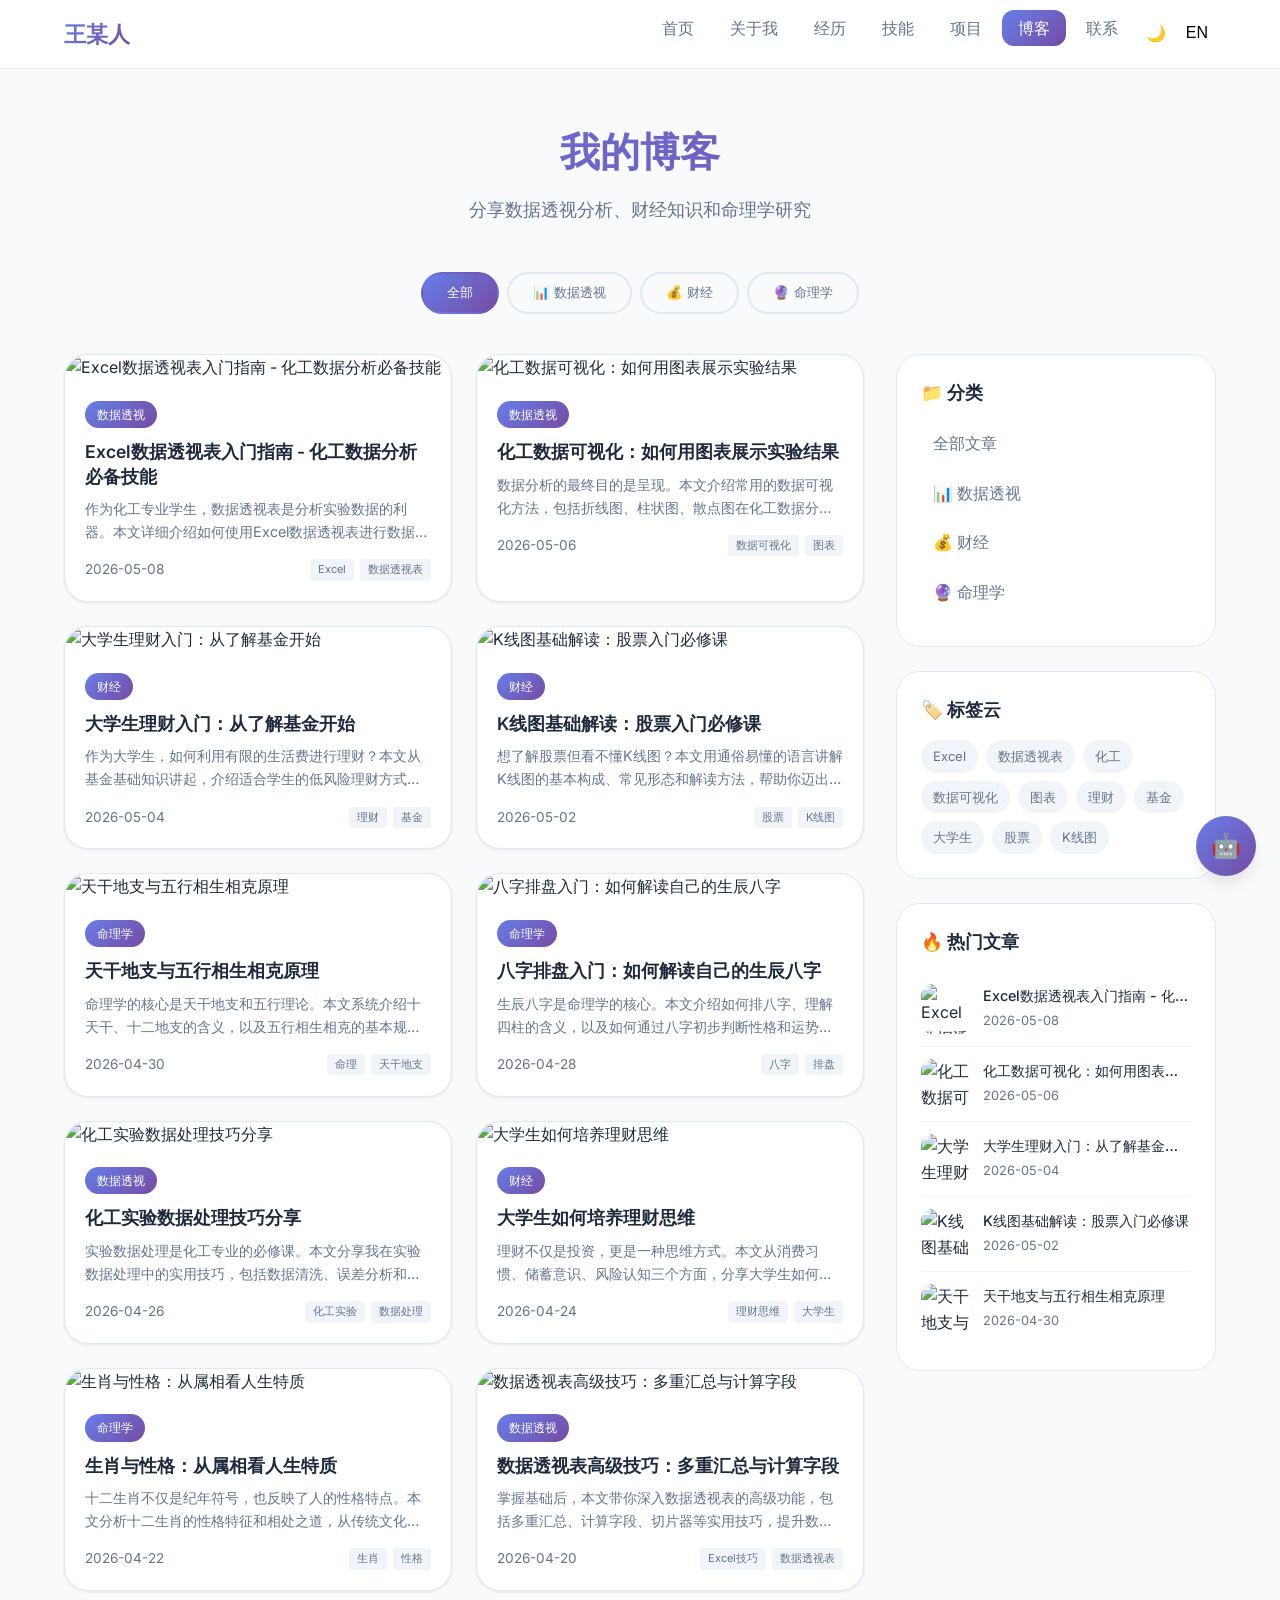
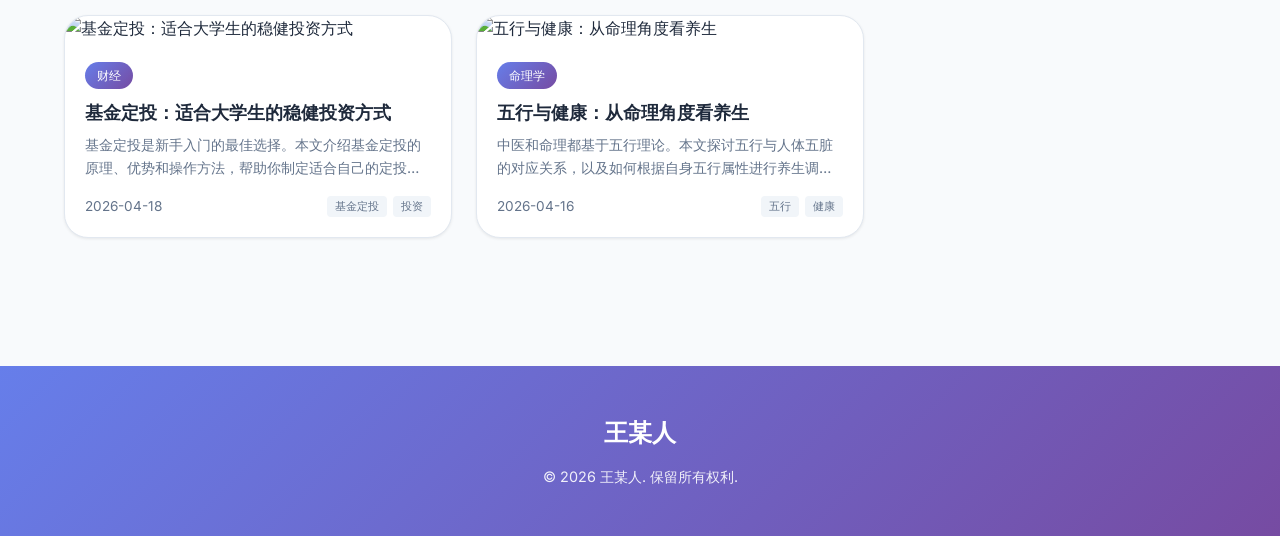
==== blog.html @ 9c2aabe1 "Add files via upload" ====
<!DOCTYPE html>
<html lang="zh-CN">
<head>
    <meta charset="UTF-8">
    <meta name="viewport" content="width=device-width, initial-scale=1.0">
    <title>化工学子的博客 - 数据透视 | 财经 | 命理学</title>
    <meta name="description" content="化工大一学生的个人博客，分享数据透视分析、财经知识和命理学研究。">
    <meta name="author" content="王某人">
    <meta name="theme-color" content="#667eea">
    <meta name="color-scheme" content="light dark">
    <link rel="preconnect" href="https://fonts.googleapis.com">
    <link rel="preconnect" href="https://fonts.gstatic.com" crossorigin>
    <link href="https://fonts.googleapis.com/css2?family=Inter:wght@400;500;600;700&display=swap" rel="stylesheet">
    <script async src="https://www.googletagmanager.com/gtag/js?id=G-XXXXXXXXXX"></script>
    <script>
        window.dataLayer = window.dataLayer || [];
        function gtag(){dataLayer.push(arguments);}
        gtag('js', new Date());
        gtag('config', 'G-XXXXXXXXXX');
    </script>
    <style>
        :root {
            --primary: #667eea;
            --primary-dark: #5a6fd8;
            --primary-light: #7c8ffe;
            --secondary: #764ba2;
            --bg: #f8fafc;
            --bg-card: #ffffff;
            --text: #1e293b;
            --text-secondary: #64748b;
            --border: #e2e8f0;
            --border-light: #f1f5f9;
            --shadow-sm: 0 1px 3px rgba(0,0,0,0.08);
            --shadow-md: 0 4px 6px -1px rgba(0,0,0,0.1);
            --shadow-lg: 0 10px 15px -3px rgba(0,0,0,0.1);
            --shadow-xl: 0 20px 25px -5px rgba(0,0,0,0.1);
            --radius-sm: 0.5rem;
            --radius-md: 0.75rem;
            --radius-lg: 1rem;
            --radius-xl: 1.5rem;
            --transition: all 0.3s cubic-bezier(0.4, 0, 0.2, 1);
        }

        html { scroll-behavior: smooth; }
        body {
            font-family: 'Inter', -apple-system, BlinkMacSystemFont, sans-serif;
            line-height: 1.6;
            color: var(--text);
            background-color: var(--bg);
            min-height: 100vh;
        }

        * { margin: 0; padding: 0; box-sizing: border-box; }

        .container {
            max-width: 1200px;
            margin: 0 auto;
            padding: 0 24px;
        }

        .navbar {
            position: fixed;
            top: 0;
            left: 0;
            right: 0;
            z-index: 1000;
            background: rgba(255, 255, 255, 0.85);
            backdrop-filter: blur(10px);
            border-bottom: 1px solid var(--border);
            transition: var(--transition);
        }

        .navbar.scrolled {
            box-shadow: var(--shadow-md);
            background: rgba(255, 255, 255, 0.95);
        }

        .navbar .container {
            display: flex;
            justify-content: space-between;
            align-items: center;
            padding: 16px 24px;
        }

        .logo {
            font-size: 1.4rem;
            font-weight: 700;
            background: linear-gradient(135deg, var(--primary), var(--secondary));
            -webkit-background-clip: text;
            -webkit-text-fill-color: transparent;
            background-clip: text;
            text-decoration: none;
        }

        .nav-links {
            display: flex;
            list-style: none;
            gap: 4px;
        }

        .nav-links a {
            padding: 8px 16px;
            text-decoration: none;
            color: var(--text-secondary);
            border-radius: var(--radius-md);
            transition: var(--transition);
            font-weight: 500;
        }

        .nav-links a:hover {
            color: var(--primary);
            background-color: rgba(102, 126, 234, 0.1);
        }

        .nav-links a.active {
            color: white;
            background: linear-gradient(135deg, var(--primary), var(--secondary));
        }

        .hamburger {
            display: none;
            background: none;
            border: none;
            font-size: 1.5rem;
            cursor: pointer;
        }

        .theme-toggle, .lang-toggle {
            background: none;
            border: none;
            padding: 8px;
            font-size: 1rem;
            cursor: pointer;
            border-radius: var(--radius-md);
            transition: var(--transition);
        }

        .theme-toggle:hover, .lang-toggle:hover {
            background-color: var(--border-light);
        }

        .blog-main {
            padding-top: 120px;
            padding-bottom: 80px;
        }

        .blog-header {
            text-align: center;
            margin-bottom: 48px;
        }

        .blog-header h1 {
            font-size: 2.5rem;
            background: linear-gradient(135deg, var(--primary), var(--secondary));
            -webkit-background-clip: text;
            -webkit-text-fill-color: transparent;
            background-clip: text;
            margin-bottom: 12px;
        }

        .blog-header p {
            color: var(--text-secondary);
            font-size: 1.1rem;
        }

        .category-filter {
            display: flex;
            justify-content: center;
            gap: 8px;
            margin-bottom: 40px;
            flex-wrap: wrap;
        }

        .category-btn {
            padding: 10px 24px;
            border: 2px solid var(--border);
            background: transparent;
            border-radius: 30px;
            cursor: pointer;
            font-weight: 500;
            color: var(--text-secondary);
            transition: var(--transition);
        }

        .category-btn:hover {
            border-color: var(--primary);
            color: var(--primary);
        }

        .category-btn.active {
            background: linear-gradient(135deg, var(--primary), var(--secondary));
            border-color: transparent;
            color: white;
        }

        .blog-grid {
            display: grid;
            grid-template-columns: 1fr 320px;
            gap: 32px;
        }

        .blog-content {
            display: grid;
            grid-template-columns: repeat(auto-fill, minmax(300px, 1fr));
            gap: 24px;
        }

        .blog-card {
            background: var(--bg-card);
            border-radius: var(--radius-xl);
            overflow: hidden;
            box-shadow: var(--shadow-sm);
            transition: var(--transition);
            border: 1px solid var(--border);
        }

        .blog-card:hover {
            transform: translateY(-8px) rotate(0.5deg);
            box-shadow: var(--shadow-lg);
        }

        .blog-card-image {
            width: 100%;
            height: 200px;
            object-fit: cover;
            transition: var(--transition);
        }

        .blog-card:hover .blog-card-image {
            transform: scale(1.05);
        }

        .blog-card-content {
            padding: 20px;
        }

        .blog-card-category {
            display: inline-block;
            padding: 4px 12px;
            background: linear-gradient(135deg, var(--primary), var(--secondary));
            color: white;
            border-radius: 20px;
            font-size: 12px;
            font-weight: 500;
            margin-bottom: 12px;
        }

        .blog-card-title {
            font-size: 1.1rem;
            font-weight: 600;
            color: var(--text);
            margin-bottom: 8px;
            line-height: 1.4;
        }

        .blog-card-excerpt {
            color: var(--text-secondary);
            font-size: 0.9rem;
            margin-bottom: 16px;
            display: -webkit-box;
            -webkit-line-clamp: 2;
            -webkit-box-orient: vertical;
            overflow: hidden;
        }

        .blog-card-footer {
            display: flex;
            justify-content: space-between;
            align-items: center;
            color: var(--text-secondary);
            font-size: 0.85rem;
        }

        .blog-card-tags {
            display: flex;
            gap: 6px;
            flex-wrap: wrap;
        }

        .blog-card-tag {
            padding: 2px 8px;
            background: var(--border-light);
            border-radius: 4px;
            font-size: 11px;
        }

        .sidebar {
            position: sticky;
            top: 120px;
            height: fit-content;
        }

        .sidebar-section {
            background: var(--bg-card);
            border-radius: var(--radius-xl);
            padding: 24px;
            margin-bottom: 24px;
            border: 1px solid var(--border);
        }

        .sidebar-section h3 {
            font-size: 1.1rem;
            margin-bottom: 16px;
            color: var(--text);
            display: flex;
            align-items: center;
            gap: 8px;
        }

        .sidebar-categories {
            list-style: none;
        }

        .sidebar-categories li {
            margin-bottom: 8px;
        }

        .sidebar-categories a {
            display: block;
            padding: 8px 12px;
            color: var(--text-secondary);
            text-decoration: none;
            border-radius: var(--radius-md);
            transition: var(--transition);
        }

        .sidebar-categories a:hover {
            color: var(--primary);
            background: rgba(102, 126, 234, 0.1);
        }

        .tag-cloud {
            display: flex;
            flex-wrap: wrap;
            gap: 8px;
        }

        .tag {
            padding: 6px 12px;
            background: var(--border-light);
            border-radius: 20px;
            font-size: 13px;
            color: var(--text-secondary);
            cursor: pointer;
            transition: var(--transition);
        }

        .tag:hover {
            background: linear-gradient(135deg, var(--primary), var(--secondary));
            color: white;
            transform: translateY(-2px);
        }

        .popular-posts {
            list-style: none;
        }

        .popular-item {
            display: flex;
            gap: 12px;
            padding: 12px 0;
            border-bottom: 1px solid var(--border-light);
            transition: var(--transition);
        }

        .popular-item:last-child {
            border-bottom: none;
        }

        .popular-item:hover {
            padding-left: 8px;
        }

        .popular-item img {
            width: 50px;
            height: 50px;
            object-fit: cover;
            border-radius: var(--radius-md);
            flex-shrink: 0;
        }

        .popular-item-content {
            flex: 1;
            min-width: 0;
        }

        .popular-item-title {
            font-size: 0.9rem;
            font-weight: 500;
            color: var(--text);
            margin-bottom: 4px;
            white-space: nowrap;
            overflow: hidden;
            text-overflow: ellipsis;
        }

        .popular-item-date {
            font-size: 0.8rem;
            color: var(--text-secondary);
        }

        .footer {
            background: linear-gradient(135deg, var(--primary), var(--secondary));
            color: white;
            text-align: center;
            padding: 48px 0;
            margin-top: 48px;
        }

        .footer-logo {
            font-size: 1.5rem;
            font-weight: 700;
            margin-bottom: 12px;
        }

        .footer p {
            opacity: 0.9;
            font-size: 0.9rem;
        }

        .ai-chat-container {
            position: fixed;
            bottom: 24px;
            right: 24px;
            z-index: 1000;
        }

        .chat-toggle {
            width: 60px;
            height: 60px;
            background: linear-gradient(135deg, var(--primary), var(--secondary));
            color: white;
            border: none;
            border-radius: 50%;
            font-size: 1.5rem;
            cursor: pointer;
            box-shadow: var(--shadow-lg);
            transition: var(--transition);
            display: flex;
            align-items: center;
            justify-content: center;
            animation: float 3s ease-in-out infinite;
        }

        @keyframes float {
            0%, 100% { transform: translateY(0); }
            50% { transform: translateY(-8px); }
        }

        .chat-toggle:hover {
            transform: scale(1.1);
            box-shadow: var(--shadow-xl);
        }

        .chat-window {
            position: absolute;
            bottom: 70px;
            right: 0;
            width: 350px;
            height: 450px;
            background: var(--bg-card);
            border-radius: var(--radius-xl);
            box-shadow: var(--shadow-xl);
            display: flex;
            flex-direction: column;
            overflow: hidden;
            transform: translateY(20px);
            opacity: 0;
            visibility: hidden;
            transition: var(--transition);
            border: 1px solid var(--border);
        }

        .chat-window.active {
            transform: translateY(0);
            opacity: 1;
            visibility: visible;
        }

        .chat-header {
            background: linear-gradient(135deg, var(--primary), var(--secondary));
            color: white;
            padding: 1rem;
            display: flex;
            justify-content: space-between;
            align-items: center;
        }

        .chat-header h3 { margin: 0; font-size: 1.1rem; }

        .close-button {
            background: none;
            border: none;
            color: white;
            font-size: 1.5rem;
            cursor: pointer;
            padding: 4px;
            border-radius: 50%;
            transition: var(--transition);
        }

        .close-button:hover { background: rgba(255,255,255,0.2); }

        .chat-messages {
            flex: 1;
            padding: 1rem;
            overflow-y: auto;
            background: var(--bg);
        }

        .message {
            margin-bottom: 1rem;
            max-width: 80%;
        }

        .user-message {
            margin-left: auto;
            background: linear-gradient(135deg, var(--primary), var(--secondary));
            color: white;
            padding: 0.75rem 1rem;
            border-radius: 18px 18px 0 18px;
        }

        .ai-message {
            background: var(--bg-card);
            color: var(--text);
            padding: 0.75rem 1rem;
            border-radius: 18px 18px 18px 0;
            border: 1px solid var(--border);
        }

        .chat-input {
            display: flex;
            gap: 8px;
            padding: 1rem;
            border-top: 1px solid var(--border);
        }

        .chat-input input {
            flex: 1;
            padding: 10px 16px;
            border: 1px solid var(--border);
            border-radius: 30px;
            outline: none;
            font-size: 0.95rem;
            transition: var(--transition);
        }

        .chat-input input:focus {
            border-color: var(--primary);
        }

        .chat-input button {
            background: linear-gradient(135deg, var(--primary), var(--secondary));
            color: white;
            border: none;
            border-radius: 50%;
            width: 45px;
            height: 45px;
            cursor: pointer;
            display: flex;
            align-items: center;
            justify-content: center;
            transition: var(--transition);
        }

        .chat-input button:hover {
            transform: scale(1.05);
            box-shadow: var(--shadow-md);
        }

        .typing {
            display: inline-block;
            animation: typing 1.5s infinite;
        }

        @keyframes typing {
            0%, 60%, 100% { opacity: 0.3; }
            30% { opacity: 1; }
        }

        .api-config {
            padding: 1rem;
            background: var(--bg);
            border-bottom: 1px solid var(--border);
        }

        .api-config input {
            width: 100%;
            padding: 8px 12px;
            margin-bottom: 8px;
            border: 1px solid var(--border);
            border-radius: var(--radius-md);
            font-size: 0.85rem;
            outline: none;
        }

        .api-config button {
            width: 100%;
            padding: 8px;
            background: var(--primary);
            color: white;
            border: none;
            border-radius: var(--radius-md);
            cursor: pointer;
            font-size: 0.9rem;
        }

        .api-config button:hover {
            background: var(--primary-dark);
        }

        @media (max-width: 900px) {
            .blog-grid {
                grid-template-columns: 1fr;
            }

            .sidebar {
                position: static;
            }
        }

        @media (max-width: 600px) {
            .nav-links {
                position: fixed;
                top: 60px;
                left: 0;
                right: 0;
                background: white;
                flex-direction: column;
                padding: 16px;
                box-shadow: var(--shadow-lg);
                display: none;
            }

            .nav-links.active {
                display: flex;
            }

            .hamburger {
                display: block;
            }

            .blog-header h1 {
                font-size: 1.8rem;
            }

            .blog-content {
                grid-template-columns: 1fr;
            }

            .chat-window {
                width: calc(100vw - 48px);
                height: 400px;
            }
        }

        .lazy-image {
            opacity: 0;
            filter: blur(5px);
            transition: opacity 0.5s ease, filter 0.5s ease;
        }

        .lazy-image.loaded {
            opacity: 1;
            filter: blur(0);
        }
    </style>
</head>
<body>
    <nav class="navbar" id="navbar">
        <div class="container">
            <a href="index.html" class="logo">王某人</a>
            <button class="hamburger" id="hamburger">☰</button>
            <ul class="nav-links" id="navLinks">
                <li><a href="index.html">首页</a></li>
                <li><a href="index.html#about">关于我</a></li>
                <li><a href="index.html#experience">经历</a></li>
                <li><a href="index.html#skills">技能</a></li>
                <li><a href="index.html#projects">项目</a></li>
                <li><a href="blog.html" class="active">博客</a></li>
                <li><a href="index.html#contact">联系</a></li>
                <li><button class="theme-toggle" id="themeToggle">🌙</button></li>
                <li><button class="lang-toggle" id="langToggle">EN</button></li>
            </ul>
        </div>
    </nav>

    <main class="blog-main">
        <div class="container">
            <header class="blog-header">
                <h1>我的博客</h1>
                <p>分享数据透视分析、财经知识和命理学研究</p>
            </header>

            <nav class="category-filter">
                <button class="category-btn active" data-category="all">全部</button>
                <button class="category-btn" data-category="frontend">📊 数据透视</button>
                <button class="category-btn" data-category="backend">💰 财经</button>
                <button class="category-btn" data-category="life">🔮 命理学</button>
            </nav>

            <div class="blog-grid">
                <div class="blog-content" id="blogContent">
                </div>

                <aside class="sidebar">
                    <div class="sidebar-section">
                        <h3>📁 分类</h3>
                        <ul class="sidebar-categories">
                            <li><a href="#" data-category="all">全部文章</a></li>
                            <li><a href="#" data-category="frontend">📊 数据透视</a></li>
                            <li><a href="#" data-category="backend">💰 财经</a></li>
                            <li><a href="#" data-category="life">🔮 命理学</a></li>
                        </ul>
                    </div>

                    <div class="sidebar-section">
                        <h3>🏷️ 标签云</h3>
                        <div class="tag-cloud" id="tagCloud">
                        </div>
                    </div>

                    <div class="sidebar-section">
                        <h3>🔥 热门文章</h3>
                        <ul class="popular-posts" id="popularPosts">
                        </ul>
                    </div>
                </aside>
            </div>
        </div>
    </main>

    <footer class="footer">
        <div class="footer-logo">王某人</div>
        <p>© 2026 王某人. 保留所有权利.</p>
    </footer>

    <div class="ai-chat-container">
        <button class="chat-toggle" id="chatToggle">🤖</button>
        <div class="chat-window" id="chatWindow">
            <div class="chat-header">
                <h3>AI助手</h3>
                <button class="close-button" id="closeChat">×</button>
            </div>
            <div class="api-config">
                <input type="text" id="apiKey" placeholder="百度API Key">
                <input type="text" id="secretKey" placeholder="百度Secret Key">
                <button id="saveKeys">保存密钥</button>
            </div>
            <div class="chat-messages" id="chatMessages">
                <div class="message ai-message">你好！我是你的AI助手，有什么可以帮助你的吗？</div>
            </div>
            <div class="chat-input">
                <input type="text" id="chatInput" placeholder="输入你的问题...">
                <button id="sendMessage">➤</button>
            </div>
        </div>
    </div>

    <script>
        const blogPosts = [
            {
                id: 1,
                title: "Excel数据透视表入门指南 - 化工数据分析必备技能",
                excerpt: "作为化工专业学生，数据透视表是分析实验数据的利器。本文详细介绍如何使用Excel数据透视表进行数据汇总、筛选和可视化分析，附化工实验数据案例。",
                image: "https://picsum.photos/seed/pivot/800/600",
                date: "2026-05-08",
                category: "frontend",
                categoryLabel: "数据透视",
                tags: ["Excel", "数据透视表", "化工"]
            },
            {
                id: 2,
                title: "化工数据可视化：如何用图表展示实验结果",
                excerpt: "数据分析的最终目的是呈现。本文介绍常用的数据可视化方法，包括折线图、柱状图、散点图在化工数据分析中的应用场景和制作技巧。",
                image: "https://picsum.photos/seed/visual/800/600",
                date: "2026-05-06",
                category: "frontend",
                categoryLabel: "数据透视",
                tags: ["数据可视化", "图表", "化工"]
            },
            {
                id: 3,
                title: "大学生理财入门：从了解基金开始",
                excerpt: "作为大学生，如何利用有限的生活费进行理财？本文从基金基础知识讲起，介绍适合学生的低风险理财方式和投资策略。",
                image: "https://picsum.photos/seed/fund/800/600",
                date: "2026-05-04",
                category: "backend",
                categoryLabel: "财经",
                tags: ["理财", "基金", "大学生"]
            },
            {
                id: 4,
                title: "K线图基础解读：股票入门必修课",
                excerpt: "想了解股票但看不懂K线图？本文用通俗易懂的语言讲解K线图的基本构成、常见形态和解读方法，帮助你迈出投资第一步。",
                image: "https://picsum.photos/seed/stock/800/600",
                date: "2026-05-02",
                category: "backend",
                categoryLabel: "财经",
                tags: ["股票", "K线图", "投资"]
            },
            {
                id: 5,
                title: "天干地支与五行相生相克原理",
                excerpt: "命理学的核心是天干地支和五行理论。本文系统介绍十天干、十二地支的含义，以及五行相生相克的基本规律，帮助你理解命理基础。",
                image: "https://picsum.photos/seed/astrology/800/600",
                date: "2026-04-30",
                category: "life",
                categoryLabel: "命理学",
                tags: ["命理", "天干地支", "五行"]
            },
            {
                id: 6,
                title: "八字排盘入门：如何解读自己的生辰八字",
                excerpt: "生辰八字是命理学的核心。本文介绍如何排八字、理解四柱的含义，以及如何通过八字初步判断性格和运势特点。",
                image: "https://picsum.photos/seed/bazi/800/600",
                date: "2026-04-28",
                category: "life",
                categoryLabel: "命理学",
                tags: ["八字", "排盘", "命理"]
            },
            {
                id: 7,
                title: "化工实验数据处理技巧分享",
                excerpt: "实验数据处理是化工专业的必修课。本文分享我在实验数据处理中的实用技巧，包括数据清洗、误差分析和结果呈现方法。",
                image: "https://picsum.photos/seed/experiment/800/600",
                date: "2026-04-26",
                category: "frontend",
                categoryLabel: "数据透视",
                tags: ["化工实验", "数据处理", "实验技巧"]
            },
            {
                id: 8,
                title: "大学生如何培养理财思维",
                excerpt: "理财不仅是投资，更是一种思维方式。本文从消费习惯、储蓄意识、风险认知三个方面，分享大学生如何培养正确的理财思维。",
                image: "https://picsum.photos/seed/mindset/800/600",
                date: "2026-04-24",
                category: "backend",
                categoryLabel: "财经",
                tags: ["理财思维", "大学生", "消费观"]
            },
            {
                id: 9,
                title: "生肖与性格：从属相看人生特质",
                excerpt: "十二生肖不仅是纪年符号，也反映了人的性格特点。本文分析十二生肖的性格特征和相处之道，从传统文化角度理解人际关系。",
                image: "https://picsum.photos/seed/zodiac/800/600",
                date: "2026-04-22",
                category: "life",
                categoryLabel: "命理学",
                tags: ["生肖", "性格", "传统文化"]
            },
            {
                id: 10,
                title: "数据透视表高级技巧：多重汇总与计算字段",
                excerpt: "掌握基础后，本文带你深入数据透视表的高级功能，包括多重汇总、计算字段、切片器等实用技巧，提升数据分析效率。",
                image: "https://picsum.photos/seed/advanced/800/600",
                date: "2026-04-20",
                category: "frontend",
                categoryLabel: "数据透视",
                tags: ["Excel技巧", "数据透视表", "高级功能"]
            },
            {
                id: 11,
                title: "基金定投：适合大学生的稳健投资方式",
                excerpt: "基金定投是新手入门的最佳选择。本文介绍基金定投的原理、优势和操作方法，帮助你制定适合自己的定投计划。",
                image: "https://picsum.photos/seed/dca/800/600",
                date: "2026-04-18",
                category: "backend",
                categoryLabel: "财经",
                tags: ["基金定投", "投资", "大学生"]
            },
            {
                id: 12,
                title: "五行与健康：从命理角度看养生",
                excerpt: "中医和命理都基于五行理论。本文探讨五行与人体五脏的对应关系，以及如何根据自身五行属性进行养生调理。",
                image: "https://picsum.photos/seed/health/800/600",
                date: "2026-04-16",
                category: "life",
                categoryLabel: "命理学",
                tags: ["五行", "健康", "养生"]
            }
        ];

        function formatDate(dateStr) {
            const date = new Date(dateStr);
            const year = date.getFullYear();
            const month = String(date.getMonth() + 1).padStart(2, '0');
            const day = String(date.getDate()).padStart(2, '0');
            return `${year}-${month}-${day}`;
        }

        function renderPosts(posts) {
            const container = document.getElementById('blogContent');
            container.innerHTML = posts.map((post, index) => `
                <article class="blog-card" style="animation-delay: ${index * 0.1}s;">
                    <img src="${post.image}" alt="${post.title}" class="blog-card-image lazy-image" loading="lazy">
                    <div class="blog-card-content">
                        <span class="blog-card-category">${post.categoryLabel}</span>
                        <h3 class="blog-card-title">${post.title}</h3>
                        <p class="blog-card-excerpt">${post.excerpt}</p>
                        <div class="blog-card-footer">
                            <span>${formatDate(post.date)}</span>
                            <div class="blog-card-tags">
                                ${post.tags.slice(0, 2).map(tag => `<span class="blog-card-tag">${tag}</span>`).join('')}
                            </div>
                        </div>
                    </div>
                </article>
            `).join('');
            
            lazyLoadImages();
        }

        function lazyLoadImages() {
            const images = document.querySelectorAll('.lazy-image');
            const observer = new IntersectionObserver((entries) => {
                entries.forEach(entry => {
                    if (entry.isIntersecting) {
                        const img = entry.target;
                        img.src = img.src;
                        img.classList.add('loaded');
                        observer.unobserve(img);
                    }
                });
            }, { threshold: 0.1 });
            
            images.forEach(img => observer.observe(img));
        }

        function renderTags() {
            const tags = new Set();
            blogPosts.forEach(post => post.tags.forEach(tag => tags.add(tag)));
            const tagCloud = document.getElementById('tagCloud');
            tagCloud.innerHTML = Array.from(tags).slice(0, 10).map(tag => `
                <span class="tag" data-tag="${tag}">${tag}</span>
            `).join('');
        }

        function renderPopularPosts() {
            const popular = blogPosts.slice(0, 5);
            const container = document.getElementById('popularPosts');
            container.innerHTML = popular.map(post => `
                <li class="popular-item">
                    <img src="${post.image}" alt="${post.title}" loading="lazy">
                    <div class="popular-item-content">
                        <div class="popular-item-title">${post.title}</div>
                        <div class="popular-item-date">${formatDate(post.date)}</div>
                    </div>
                </li>
            `).join('');
        }

        function filterByCategory(category) {
            const posts = category === 'all' ? blogPosts : blogPosts.filter(p => p.category === category);
            renderPosts(posts);
        }

        function filterByTag(tag) {
            const posts = blogPosts.filter(p => p.tags.includes(tag));
            renderPosts(posts);
        }

        document.addEventListener('DOMContentLoaded', () => {
            renderPosts(blogPosts);
            renderTags();
            renderPopularPosts();

            const categoryBtns = document.querySelectorAll('.category-btn, .sidebar-categories a');
            categoryBtns.forEach(btn => {
                btn.addEventListener('click', (e) => {
                    e.preventDefault();
                    const category = btn.dataset.category;
                    filterByCategory(category);
                    document.querySelectorAll('.category-btn').forEach(b => b.classList.remove('active'));
                    document.querySelector(`.category-btn[data-category="${category}"]`)?.classList.add('active');
                });
            });

            document.querySelectorAll('.tag').forEach(tag => {
                tag.addEventListener('click', () => {
                    filterByTag(tag.dataset.tag);
                });
            });

            const navbar = document.getElementById('navbar');
            window.addEventListener('scroll', () => {
                navbar.classList.toggle('scrolled', window.scrollY > 20);
            });

            const hamburger = document.getElementById('hamburger');
            const navLinks = document.getElementById('navLinks');
            hamburger.addEventListener('click', () => {
                navLinks.classList.toggle('active');
            });
        });

        const chatToggle = document.getElementById('chatToggle');
        const chatWindow = document.getElementById('chatWindow');
        const closeChat = document.getElementById('closeChat');
        const chatInput = document.getElementById('chatInput');
        const sendMessage = document.getElementById('sendMessage');
        const chatMessages = document.getElementById('chatMessages');
        const apiKeyInput = document.getElementById('apiKey');
        const secretKeyInput = document.getElementById('secretKey');
        const saveKeys = document.getElementById('saveKeys');

        chatToggle.addEventListener('click', () => {
            chatWindow.classList.toggle('active');
        });

        closeChat.addEventListener('click', () => {
            chatWindow.classList.remove('active');
        });

        saveKeys.addEventListener('click', () => {
            const apiKey = apiKeyInput.value;
            const secretKey = secretKeyInput.value;
            if (apiKey && secretKey) {
                localStorage.setItem('baiduApiKey', apiKey);
                localStorage.setItem('baiduSecretKey', secretKey);
                alert('密钥已保存！');
            } else {
                alert('请输入完整的API Key和Secret Key');
            }
        });

        apiKeyInput.value = localStorage.getItem('baiduApiKey') || '';
        secretKeyInput.value = localStorage.getItem('baiduSecretKey') || '';

        sendMessage.addEventListener('click', sendChatMessage);
        chatInput.addEventListener('keypress', (e) => {
            if (e.key === 'Enter') sendChatMessage();
        });

        async function sendChatMessage() {
            const message = chatInput.value.trim();
            if (!message) return;

            chatMessages.innerHTML += `<div class="message user-message">${message}</div>`;
            chatInput.value = '';
            chatMessages.scrollTop = chatMessages.scrollHeight;

            chatMessages.innerHTML += `<div class="message ai-message typing">AI正在思考...</div>`;
            chatMessages.scrollTop = chatMessages.scrollHeight;

            try {
                const apiKey = localStorage.getItem('baiduApiKey');
                const secretKey = localStorage.getItem('baiduSecretKey');

                if (!apiKey || !secretKey) {
                    document.querySelector('.typing').remove();
                    chatMessages.innerHTML += `<div class="message ai-message">请先在上方输入百度文心一言的API Key和Secret Key并保存。</div>`;
                    chatMessages.scrollTop = chatMessages.scrollHeight;
                    return;
                }

                const tokenResponse = await fetch(`https://aip.baidubce.com/oauth/2.0/token?grant_type=client_credentials&client_id=${apiKey}&client_secret=${secretKey}`);
                const tokenData = await tokenResponse.json();

                if (!tokenData.access_token) {
                    throw new Error('获取access_token失败');
                }

                const response = await fetch(`https://aip.baidubce.com/rpc/2.0/ai_custom/v1/wenxinworkshop/chat/eb-instant?access_token=${tokenData.access_token}`, {
                    method: 'POST',
                    headers: { 'Content-Type': 'application/json' },
                    body: JSON.stringify({
                        messages: [{ role: 'user', content: message }],
                        temperature: 0.7,
                        top_p: 0.8
                    })
                });

                const data = await response.json();
                document.querySelector('.typing').remove();
                
                if (data.result) {
                    chatMessages.innerHTML += `<div class="message ai-message">${data.result}</div>`;
                } else {
                    chatMessages.innerHTML += `<div class="message ai-message">抱歉，我无法回答这个问题。</div>`;
                }
            } catch (error) {
                document.querySelector('.typing').remove();
                chatMessages.innerHTML += `<div class="message ai-message">请求失败：${error.message}</div>`;
            }

            chatMessages.scrollTop = chatMessages.scrollHeight;
        }
    </script>
</body>
</html>
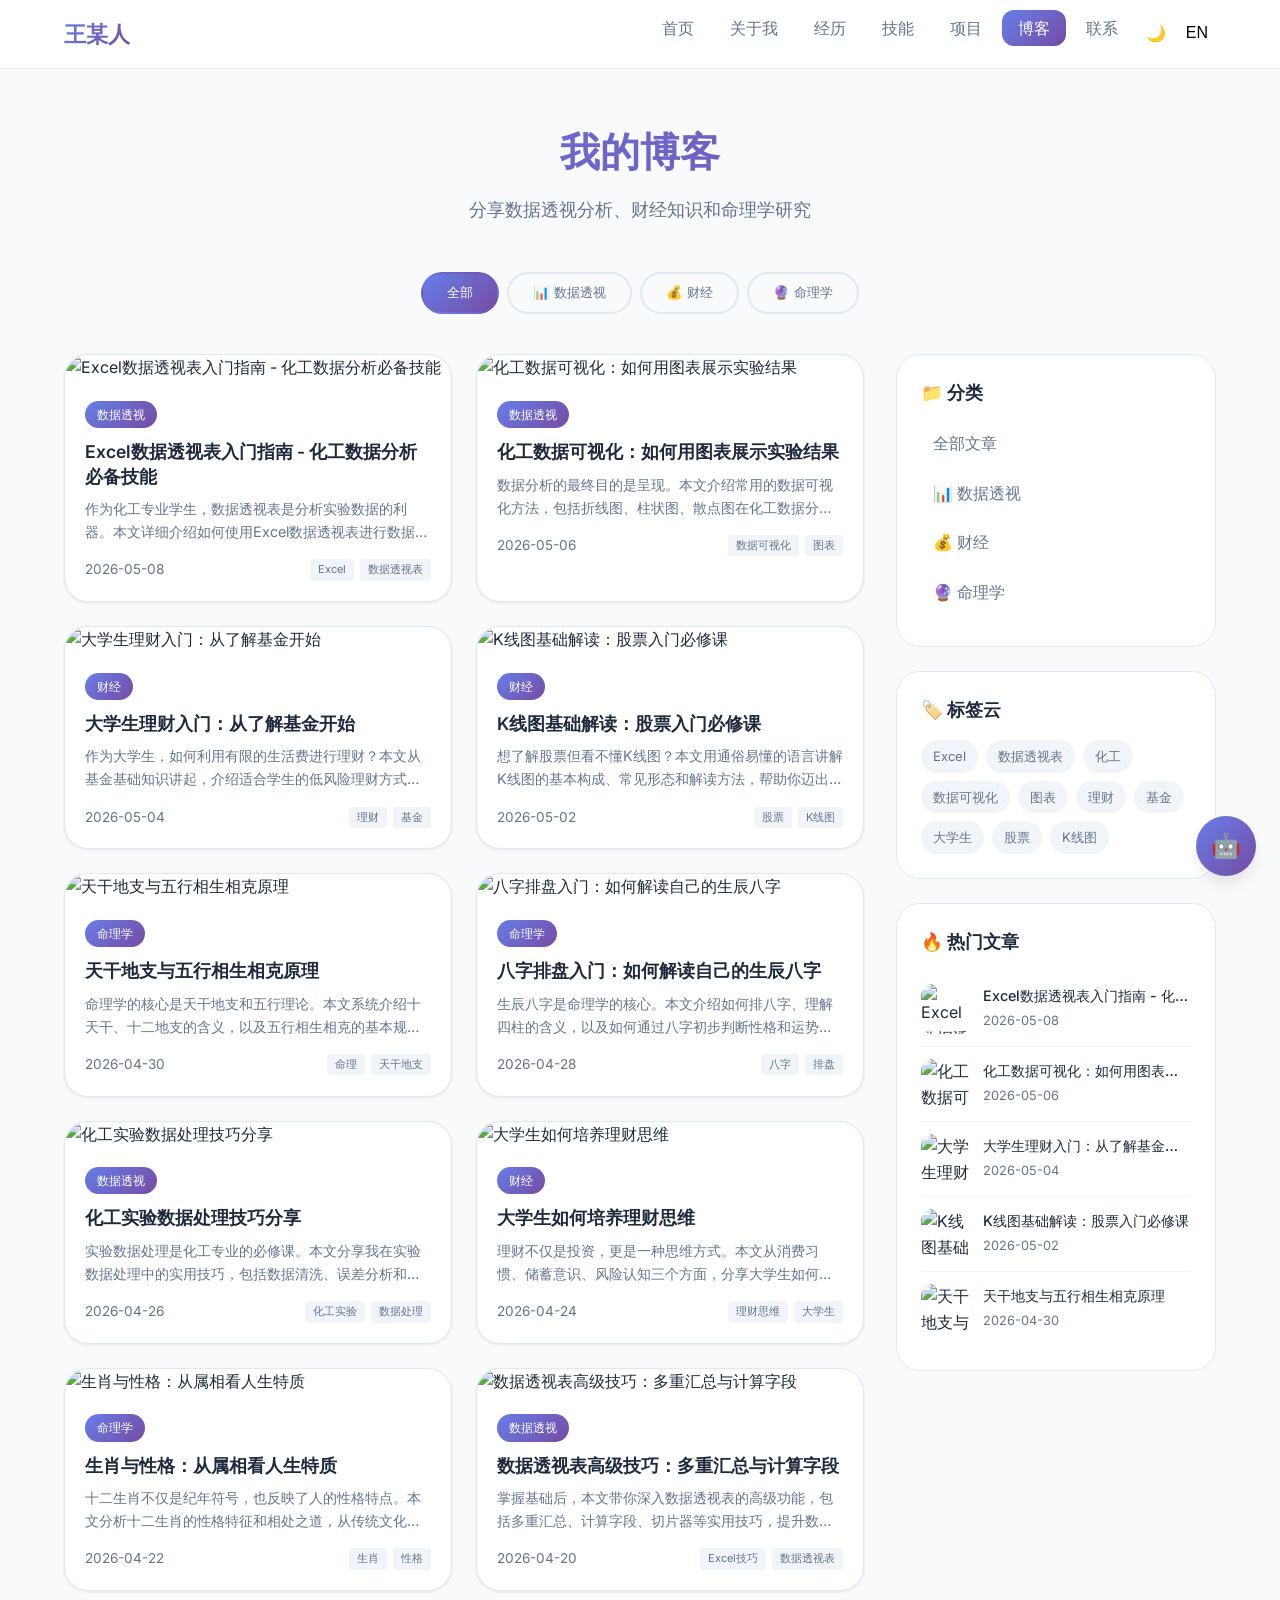
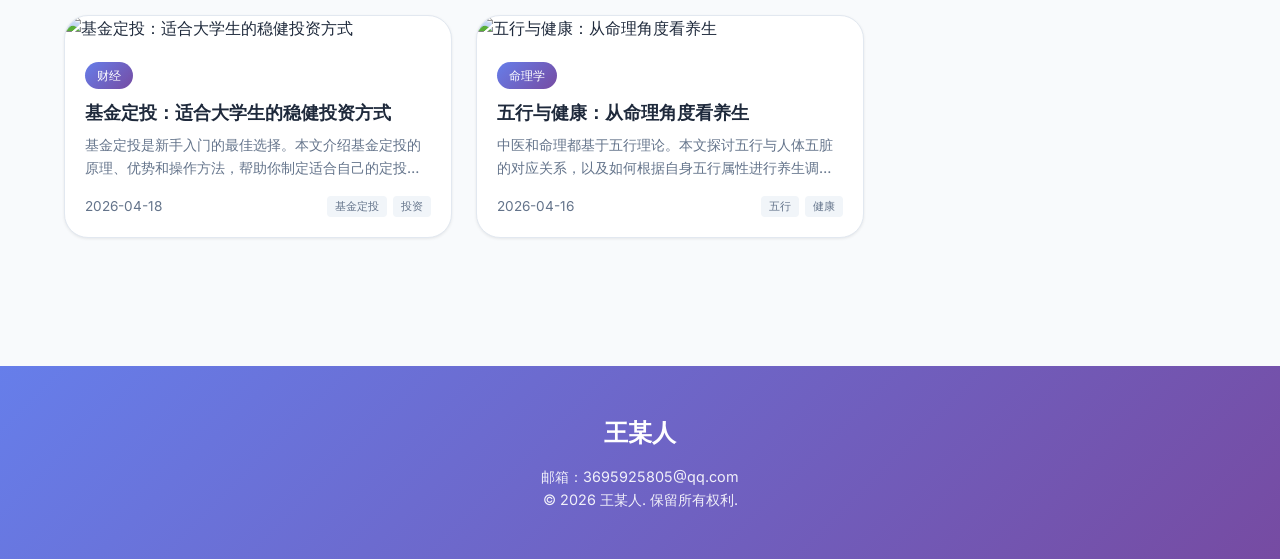
==== commit b2eb234f: "优化手机布局。更新底部联系方式。" ====
--- a/blog.html
+++ b/blog.html
@@ -617,13 +617,26 @@
 
             .sidebar {
                 position: static;
+                margin-top: 24px;
+            }
+
+            .sidebar-section {
+                margin-bottom: 16px;
             }
         }
 
         @media (max-width: 600px) {
+            .navbar .container {
+                padding: 12px 16px;
+            }
+
+            .logo {
+                font-size: 1.2rem;
+            }
+
             .nav-links {
                 position: fixed;
-                top: 60px;
+                top: 56px;
                 left: 0;
                 right: 0;
                 background: white;
@@ -631,27 +644,118 @@
                 padding: 16px;
                 box-shadow: var(--shadow-lg);
                 display: none;
+                z-index: 999;
             }
 
             .nav-links.active {
                 display: flex;
             }
 
+            .nav-links li {
+                margin-bottom: 8px;
+            }
+
+            .nav-links a {
+                display: block;
+                padding: 12px 16px;
+                border-radius: var(--radius-md);
+            }
+
             .hamburger {
                 display: block;
+                font-size: 1.4rem;
+            }
+
+            .blog-main {
+                padding-top: 80px;
+                padding-left: 16px;
+                padding-right: 16px;
+            }
+
+            .blog-header {
+                margin-bottom: 32px;
             }
 
             .blog-header h1 {
-                font-size: 1.8rem;
+                font-size: 1.6rem;
+            }
+
+            .blog-header p {
+                font-size: 1rem;
+            }
+
+            .category-filter {
+                margin-bottom: 24px;
+                gap: 6px;
+            }
+
+            .category-btn {
+                padding: 8px 16px;
+                font-size: 0.85rem;
             }
 
             .blog-content {
                 grid-template-columns: 1fr;
+                gap: 16px;
+            }
+
+            .blog-card {
+                border-radius: var(--radius-lg);
+            }
+
+            .blog-card-image {
+                height: 180px;
+            }
+
+            .blog-card-content {
+                padding: 16px;
+            }
+
+            .blog-card-title {
+                font-size: 1rem;
+            }
+
+            .blog-card-excerpt {
+                font-size: 0.85rem;
+            }
+
+            .sidebar {
+                margin-top: 16px;
+            }
+
+            .sidebar-section {
+                padding: 16px;
+            }
+
+            .sidebar-section h3 {
+                font-size: 1rem;
+            }
+
+            .tag-cloud {
+                gap: 6px;
+            }
+
+            .tag {
+                padding: 4px 10px;
+                font-size: 12px;
+            }
+
+            .chat-toggle {
+                width: 55px;
+                height: 55px;
+                bottom: 16px;
+                right: 16px;
             }
 
             .chat-window {
-                width: calc(100vw - 48px);
-                height: 400px;
+                width: calc(100vw - 32px);
+                height: 380px;
+                bottom: 70px;
+                right: 16px;
+            }
+
+            .footer {
+                padding: 32px 16px;
             }
         }
 
@@ -733,6 +837,7 @@
 
     <footer class="footer">
         <div class="footer-logo">王某人</div>
+        <p>邮箱：3695925805@qq.com</p>
         <p>© 2026 王某人. 保留所有权利.</p>
     </footer>
 
